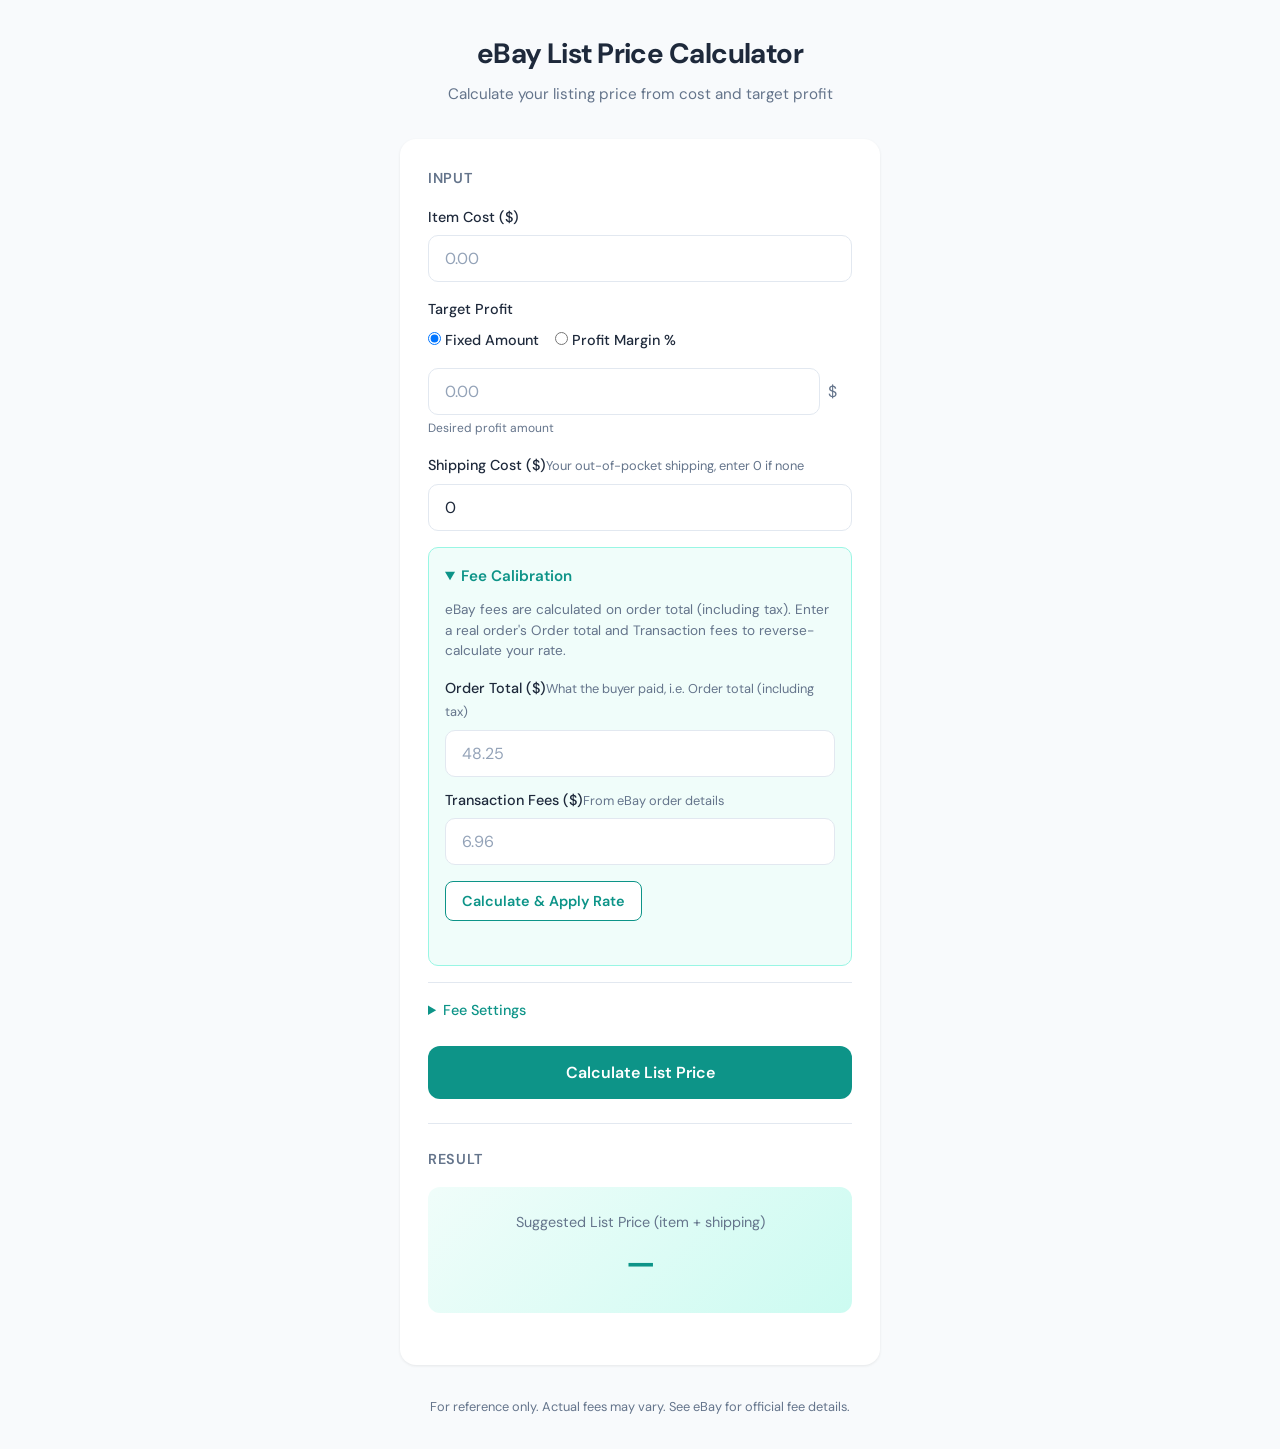
==== index.html @ 8462db5b "first commit" ====
<!DOCTYPE html>
<html lang="en">
<head>
  <meta charset="UTF-8">
  <meta name="viewport" content="width=device-width, initial-scale=1.0">
  <title>eBay List Price Calculator</title>
  <link rel="stylesheet" href="style.css">
</head>
<body>
  <div class="container">
    <header>
      <h1>eBay List Price Calculator</h1>
      <p class="subtitle">Calculate your listing price from cost and target profit</p>
    </header>

    <main>
      <section class="inputs">
        <h2>Input</h2>
        
        <div class="form-group">
          <label for="cost">Item Cost ($)</label>
          <input type="number" id="cost" placeholder="0.00" step="0.01" min="0" required>
        </div>

        <div class="form-group profit-mode-group">
          <label>Target Profit</label>
          <div class="profit-mode-toggle">
            <label class="radio-label">
              <input type="radio" name="profitMode" value="amount" checked>
              <span>Fixed Amount</span>
            </label>
            <label class="radio-label">
              <input type="radio" name="profitMode" value="percent">
              <span>Profit Margin %</span>
            </label>
          </div>
          <div class="profit-input-wrap">
            <input type="number" id="profit" placeholder="0.00" step="0.01" min="0">
            <span class="profit-unit" id="profitUnit">$</span>
          </div>
          <span class="input-hint" id="profitHint">Desired profit amount</span>
        </div>

        <div class="form-group">
          <label for="shipping">Shipping Cost ($)<span class="hint">Your out-of-pocket shipping, enter 0 if none</span></label>
          <input type="number" id="shipping" placeholder="0.00" step="0.01" min="0" value="0">
        </div>

        <details class="calibration-section" open>
          <summary>Fee Calibration</summary>
          <p class="calibration-desc">eBay fees are calculated on order total (including tax). Enter a real order's Order total and Transaction fees to reverse-calculate your rate.</p>
          <div class="calibration-fields">
            <div class="form-group">
              <label for="calSaleAmount">Order Total ($)<span class="hint">What the buyer paid, i.e. Order total (including tax)</span></label>
              <input type="number" id="calSaleAmount" placeholder="48.25" step="0.01" min="0">
            </div>
            <div class="form-group">
              <label for="calFees">Transaction Fees ($)<span class="hint">From eBay order details</span></label>
              <input type="number" id="calFees" placeholder="6.96" step="0.01" min="0">
            </div>
            <button type="button" id="applyCalibration" class="btn-calibrate">Calculate & Apply Rate</button>
            <p class="calibration-result" id="calibrationResult"></p>
          </div>
        </details>

        <details class="fee-advanced">
          <summary>Fee Settings</summary>
          <div class="fee-simple">
            <div class="form-group">
              <label for="taxRate">Estimated Tax Rate (%)<span class="hint">Optional; most US states ~7–8%. Use 0 for tax-free estimate</span></label>
              <input type="number" id="taxRate" placeholder="0" step="0.5" min="0" max="20" value="0">
            </div>
            <div class="form-group">
              <label for="transactionFee">Transaction Fee Rate (%)</label>
              <input type="number" id="transactionFee" placeholder="15.3" step="0.01" min="0" max="100" value="15.3">
              <span class="input-hint">Calculated on order total including tax; use calibration above</span>
            </div>
            <div class="form-group">
              <label for="adFee">Promoted Listings Fee (%)<span class="hint">Enter if using Promoted Listings</span></label>
              <input type="number" id="adFee" placeholder="0" step="0.01" min="0" max="100" value="0">
            </div>
          </div>
        </details>
      </section>

      <button type="button" id="calculate" class="btn-calculate">Calculate List Price</button>

      <section class="results" id="results">
        <h2>Result</h2>
        <div class="result-main" id="resultMain">
          <span class="result-label">Suggested List Price (item + shipping)</span>
          <span class="result-value" id="listPrice">—</span>
        </div>
        <div class="result-breakdown" id="resultBreakdown">
          <!-- Populated by JS -->
        </div>
      </section>
    </main>

    <footer>
      <p>For reference only. Actual fees may vary. See eBay for official fee details.</p>
    </footer>
  </div>

  <script src="script.js"></script>
</body>
</html>
---- style.css ----
@import url('https://fonts.googleapis.com/css2?family=DM+Sans:ital,opsz,wght@0,9..40,400;0,9..40,500;0,9..40,600;0,9..40,700;1,9..40,400&display=swap');

:root {
  --bg: #f8fafc;
  --surface: #ffffff;
  --text: #1e293b;
  --text-muted: #64748b;
  --accent: #0d9488;
  --accent-hover: #0f766e;
  --border: #e2e8f0;
  --shadow: 0 1px 3px rgba(0, 0, 0, 0.08);
  --shadow-lg: 0 10px 40px -10px rgba(13, 148, 136, 0.15);
}

* {
  box-sizing: border-box;
  margin: 0;
  padding: 0;
}

body {
  font-family: 'DM Sans', -apple-system, BlinkMacSystemFont, sans-serif;
  background: var(--bg);
  color: var(--text);
  line-height: 1.6;
  min-height: 100vh;
  padding: 2rem 1rem;
}

.container {
  max-width: 480px;
  margin: 0 auto;
}

header {
  text-align: center;
  margin-bottom: 2rem;
}

h1 {
  font-size: 1.75rem;
  font-weight: 700;
  color: var(--text);
  letter-spacing: -0.02em;
}

.subtitle {
  color: var(--text-muted);
  font-size: 0.95rem;
  margin-top: 0.35rem;
}

main {
  background: var(--surface);
  border-radius: 16px;
  padding: 1.75rem;
  box-shadow: var(--shadow);
}

section {
  margin-bottom: 1.5rem;
}

h2 {
  font-size: 0.9rem;
  font-weight: 600;
  color: var(--text-muted);
  text-transform: uppercase;
  letter-spacing: 0.05em;
  margin-bottom: 1rem;
}

.form-group {
  margin-bottom: 1rem;
}

.form-group label {
  display: block;
  font-size: 0.9rem;
  font-weight: 500;
  color: var(--text);
  margin-bottom: 0.4rem;
}

.form-group .hint {
  font-weight: 400;
  color: var(--text-muted);
  font-size: 0.8rem;
}

input[type="number"] {
  width: 100%;
  padding: 0.75rem 1rem;
  font-size: 1rem;
  font-family: inherit;
  border: 1px solid var(--border);
  border-radius: 10px;
  background: var(--surface);
  color: var(--text);
  transition: border-color 0.2s, box-shadow 0.2s;
}

input[type="number"]:focus {
  outline: none;
  border-color: var(--accent);
  box-shadow: 0 0 0 3px rgba(13, 148, 136, 0.15);
}

input[type="number"]::placeholder {
  color: #94a3b8;
}

.calibration-section {
  margin-top: 1rem;
  padding: 1rem;
  background: #f0fdfa;
  border-radius: 10px;
  border: 1px solid #99f6e4;
}

.calibration-section summary {
  cursor: pointer;
  font-size: 0.95rem;
  color: var(--accent);
  font-weight: 600;
  user-select: none;
}

.calibration-section summary:hover {
  color: var(--accent-hover);
}

.calibration-desc {
  font-size: 0.85rem;
  color: var(--text-muted);
  margin: 0.75rem 0 1rem;
  line-height: 1.5;
}

.calibration-fields .form-group {
  margin-bottom: 0.75rem;
}

.btn-calibrate {
  padding: 0.6rem 1rem;
  font-size: 0.9rem;
  font-weight: 600;
  font-family: inherit;
  color: var(--accent);
  background: white;
  border: 1px solid var(--accent);
  border-radius: 8px;
  cursor: pointer;
  transition: background 0.2s, color 0.2s;
  margin-top: 0.25rem;
}

.btn-calibrate:hover {
  background: var(--accent);
  color: white;
}

.calibration-result {
  font-size: 0.85rem;
  margin-top: 0.75rem;
  padding: 0.5rem 0;
}

.calibration-result.success {
  color: var(--accent);
  font-weight: 500;
}

.calibration-result.error {
  color: #dc2626;
}

.fee-advanced {
  margin-top: 1rem;
  padding-top: 1rem;
  border-top: 1px solid var(--border);
}

.fee-advanced summary {
  cursor: pointer;
  font-size: 0.9rem;
  color: var(--accent);
  font-weight: 500;
  user-select: none;
}

.fee-advanced summary:hover {
  color: var(--accent-hover);
}

.fee-simple {
  margin-top: 1rem;
}

.fee-simple .form-group {
  margin-bottom: 1rem;
}

.input-hint {
  display: block;
  font-size: 0.75rem;
  color: var(--text-muted);
  margin-top: 0.25rem;
}

.profit-mode-group label:first-child {
  margin-bottom: 0.5rem;
}

.profit-mode-toggle {
  display: flex;
  gap: 1rem;
  margin-bottom: 0.5rem;
}

.radio-label {
  display: flex;
  align-items: center;
  gap: 0.35rem;
  cursor: pointer;
  font-size: 0.9rem;
  font-weight: 500;
  color: var(--text);
}

.radio-label input {
  width: auto;
  margin: 0;
}

.profit-input-wrap {
  display: flex;
  align-items: center;
  gap: 0.5rem;
}

.profit-input-wrap input {
  flex: 1;
}

.profit-unit {
  font-size: 1rem;
  color: var(--text-muted);
  min-width: 1.5rem;
}

.btn-calculate {
  width: 100%;
  padding: 1rem 1.5rem;
  font-size: 1rem;
  font-weight: 600;
  font-family: inherit;
  color: white;
  background: var(--accent);
  border: none;
  border-radius: 12px;
  cursor: pointer;
  transition: background 0.2s, transform 0.1s;
  margin-bottom: 1.5rem;
}

.btn-calculate:hover {
  background: var(--accent-hover);
}

.btn-calculate:active {
  transform: scale(0.99);
}

.results {
  padding-top: 1.5rem;
  border-top: 1px solid var(--border);
}

.result-main {
  display: flex;
  flex-direction: column;
  align-items: center;
  padding: 1.5rem;
  background: linear-gradient(135deg, #f0fdfa 0%, #ccfbf1 100%);
  border-radius: 12px;
  margin-bottom: 1rem;
}

.result-label {
  font-size: 0.9rem;
  color: var(--text-muted);
  margin-bottom: 0.25rem;
}

.result-value {
  font-size: 2rem;
  font-weight: 700;
  color: var(--accent);
  letter-spacing: -0.02em;
}

.result-breakdown {
  font-size: 0.9rem;
  color: var(--text-muted);
}

.result-breakdown .row {
  display: flex;
  justify-content: space-between;
  padding: 0.4rem 0;
  border-bottom: 1px solid var(--border);
}

.result-breakdown .row:last-child {
  border-bottom: none;
}

.result-breakdown .row strong {
  color: var(--text);
}

footer {
  text-align: center;
  margin-top: 2rem;
  font-size: 0.8rem;
  color: var(--text-muted);
}
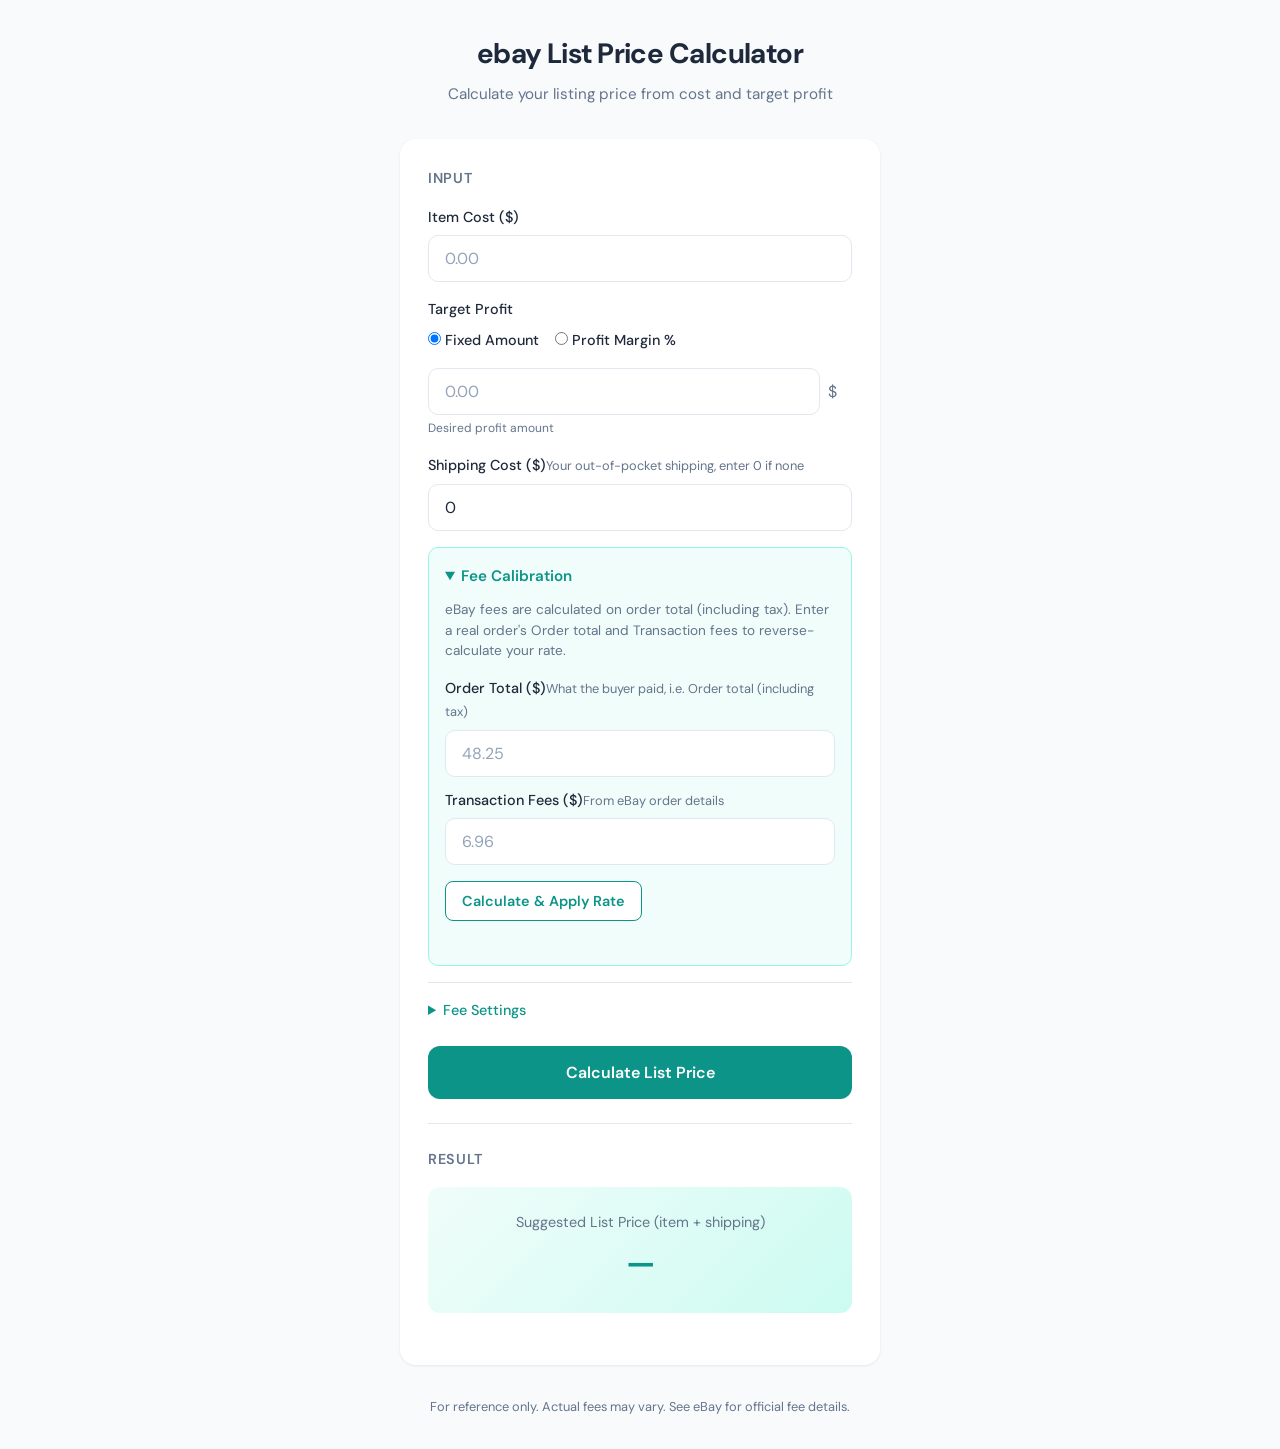
==== commit eb7bf04d: "change B to b" ====
--- a/index.html
+++ b/index.html
@@ -9,7 +9,7 @@
 <body>
   <div class="container">
     <header>
-      <h1>eBay List Price Calculator</h1>
+      <h1>ebay List Price Calculator</h1>
       <p class="subtitle">Calculate your listing price from cost and target profit</p>
     </header>
 
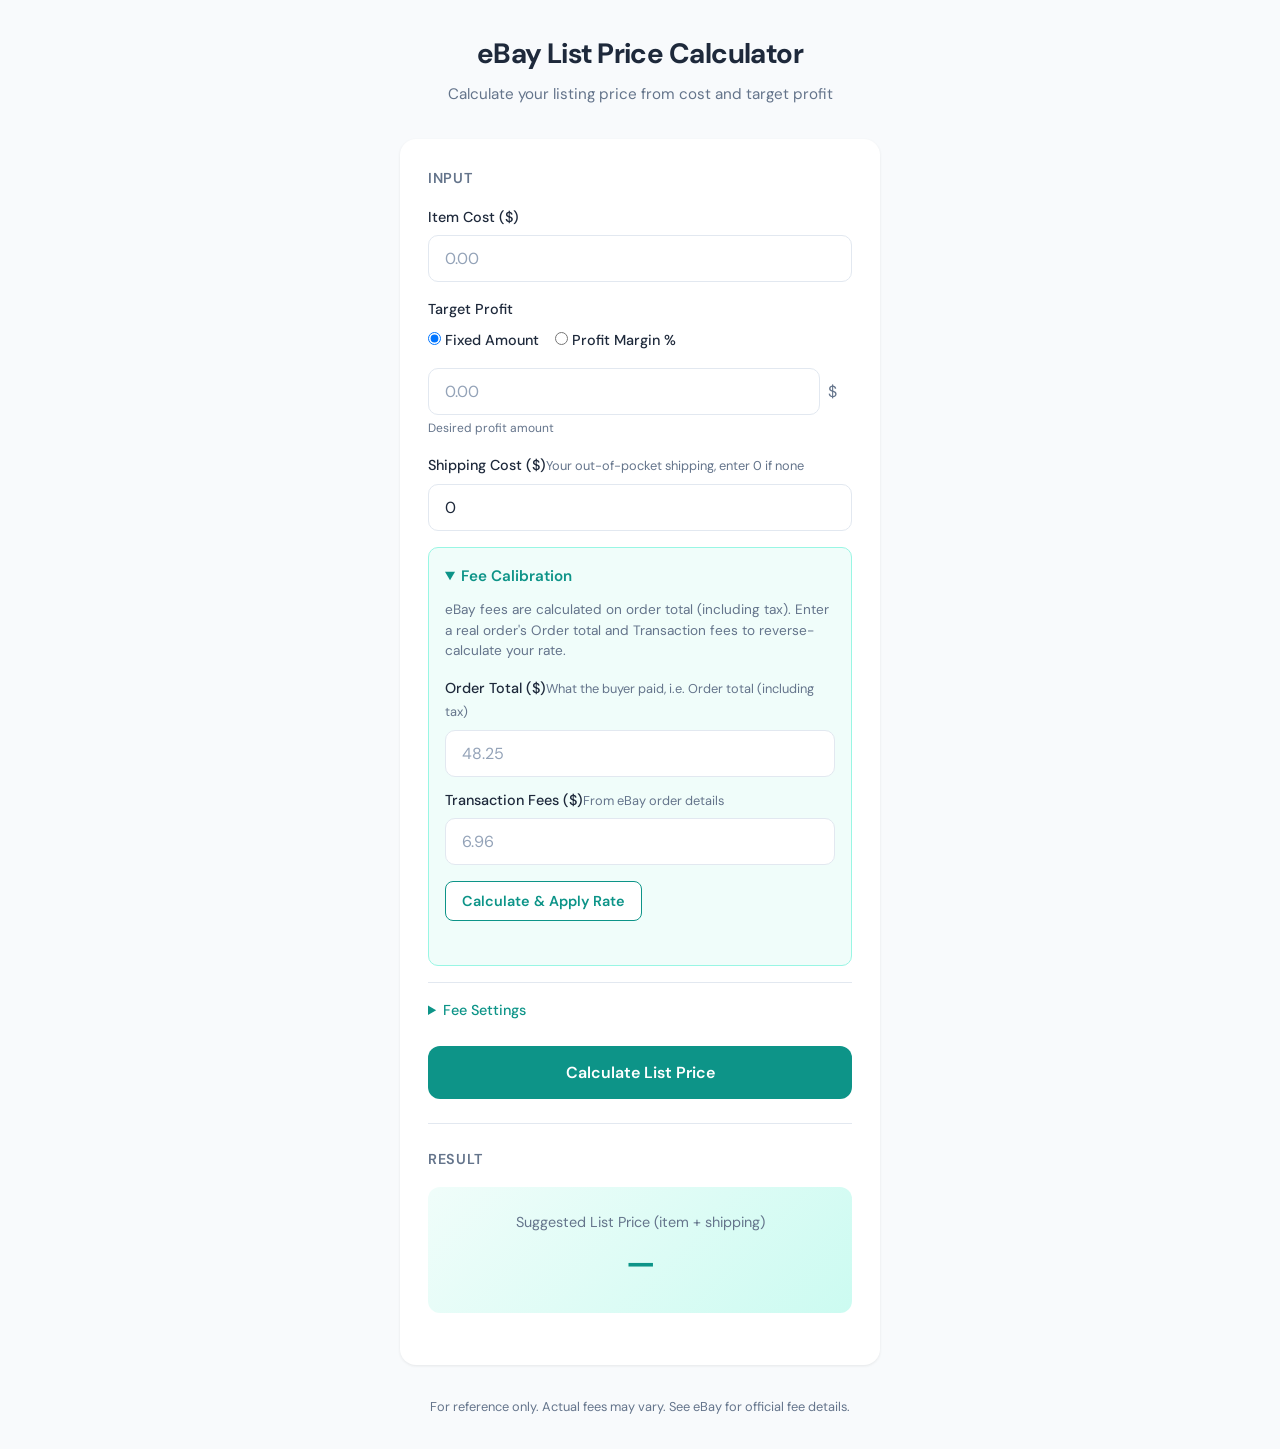
==== commit 0f21324c: "change b back to B" ====
--- a/index.html
+++ b/index.html
@@ -9,7 +9,7 @@
 <body>
   <div class="container">
     <header>
-      <h1>ebay List Price Calculator</h1>
+      <h1>eBay List Price Calculator</h1>
       <p class="subtitle">Calculate your listing price from cost and target profit</p>
     </header>
 
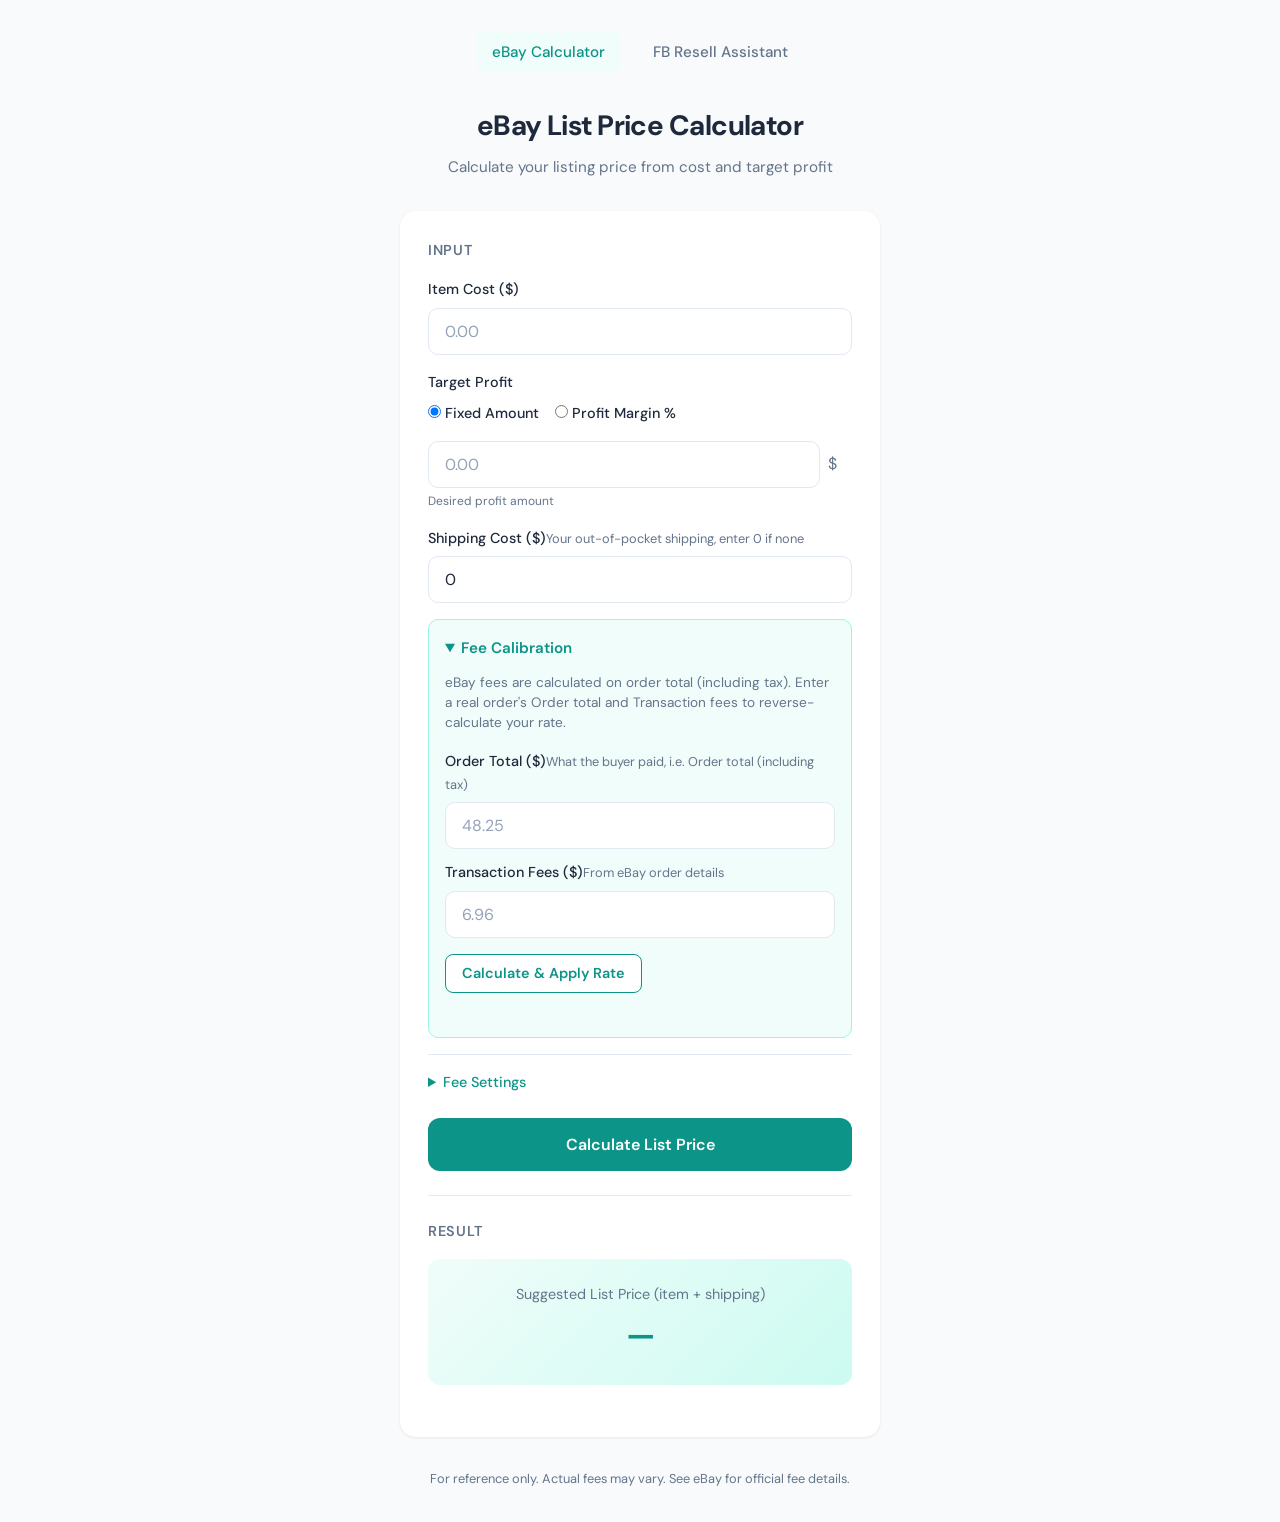
==== commit 66c43868: "add Facebook Marketplace Resell Assistant" ====
--- a/index.html
+++ b/index.html
@@ -7,6 +7,11 @@
   <link rel="stylesheet" href="style.css">
 </head>
 <body>
+  <nav class="app-nav">
+    <a href="index.html" class="nav-link active">eBay Calculator</a>
+    <a href="fb-assistant.html" class="nav-link">FB Resell Assistant</a>
+  </nav>
+
   <div class="container">
     <header>
       <h1>eBay List Price Calculator</h1>
--- a/style.css
+++ b/style.css
@@ -327,3 +327,295 @@
   color: var(--text-muted);
 }
 
+/* App nav */
+.app-nav {
+  display: flex;
+  justify-content: center;
+  gap: 1rem;
+  margin-bottom: 2rem;
+}
+
+.nav-link {
+  padding: 0.5rem 1rem;
+  font-size: 0.95rem;
+  font-weight: 500;
+  color: var(--text-muted);
+  text-decoration: none;
+  border-radius: 8px;
+  transition: color 0.2s, background 0.2s;
+}
+
+.nav-link:hover {
+  color: var(--accent);
+}
+
+.nav-link.active {
+  color: var(--accent);
+  background: #f0fdfa;
+}
+
+/* FB Assistant */
+.fb-assistant .container {
+  max-width: 520px;
+}
+
+.upload-section {
+  margin-bottom: 1.5rem;
+}
+
+.upload-zone {
+  border: 2px dashed var(--border);
+  border-radius: 16px;
+  padding: 2rem;
+  text-align: center;
+  cursor: pointer;
+  transition: border-color 0.2s, background 0.2s;
+  background: #fafafa;
+}
+
+.upload-zone:hover {
+  border-color: var(--accent);
+  background: #f0fdfa;
+}
+
+.upload-placeholder .upload-icon {
+  font-size: 2.5rem;
+  display: block;
+  margin-bottom: 0.5rem;
+}
+
+.upload-placeholder p {
+  font-size: 0.95rem;
+  color: var(--text-muted);
+}
+
+.upload-preview {
+  position: relative;
+}
+
+.upload-preview img {
+  max-width: 100%;
+  max-height: 280px;
+  border-radius: 12px;
+  display: block;
+  margin: 0 auto;
+}
+
+.btn-remove {
+  margin-top: 0.75rem;
+  padding: 0.4rem 0.8rem;
+  font-size: 0.85rem;
+  font-family: inherit;
+  color: #dc2626;
+  background: #fef2f2;
+  border: 1px solid #fecaca;
+  border-radius: 8px;
+  cursor: pointer;
+}
+
+.btn-remove:hover {
+  background: #fee2e2;
+}
+
+.loading {
+  text-align: center;
+  padding: 2rem;
+}
+
+.spinner {
+  width: 40px;
+  height: 40px;
+  margin: 0 auto 1rem;
+  border: 3px solid var(--border);
+  border-top-color: var(--accent);
+  border-radius: 50%;
+  animation: spin 0.8s linear infinite;
+}
+
+@keyframes spin {
+  to { transform: rotate(360deg); }
+}
+
+.loading p {
+  color: var(--text-muted);
+  font-size: 0.95rem;
+}
+
+.error {
+  padding: 1rem;
+  background: #fef2f2;
+  color: #dc2626;
+  border-radius: 10px;
+  margin-bottom: 1rem;
+  font-size: 0.9rem;
+}
+
+.fb-results {
+  margin-top: 1.5rem;
+}
+
+.fb-results h2 {
+  margin-top: 1.5rem;
+  margin-bottom: 0.75rem;
+}
+
+.fb-results h2:first-child {
+  margin-top: 0;
+}
+
+.result-card {
+  background: #f8fafc;
+  border-radius: 12px;
+  padding: 1.25rem;
+  margin-bottom: 1rem;
+  font-size: 0.95rem;
+}
+
+.result-card .muted {
+  color: var(--text-muted);
+  font-size: 0.9rem;
+  margin: 0.25rem 0;
+}
+
+.result-card p {
+  margin: 0.35rem 0;
+}
+
+.price-tiers {
+  display: flex;
+  flex-direction: column;
+  gap: 0.75rem;
+  margin-top: 1rem;
+}
+
+.price-tier {
+  padding: 0.75rem;
+  border-radius: 10px;
+  background: white;
+  border: 1px solid var(--border);
+}
+
+.price-tier.quick {
+  border-left: 4px solid #22c55e;
+}
+
+.price-tier.normal {
+  border-left: 4px solid var(--accent);
+}
+
+.price-tier.max {
+  border-left: 4px solid #f59e0b;
+}
+
+.tier-label {
+  font-size: 0.8rem;
+  color: var(--text-muted);
+  text-transform: uppercase;
+  letter-spacing: 0.05em;
+}
+
+.tier-value {
+  display: block;
+  font-size: 1.25rem;
+  font-weight: 700;
+  color: var(--text);
+}
+
+.tier-reason {
+  display: block;
+  font-size: 0.85rem;
+  color: var(--text-muted);
+  margin-top: 0.25rem;
+}
+
+.copy-card {
+  background: #f0fdfa;
+  border: 1px solid #99f6e4;
+  border-radius: 12px;
+  padding: 1.25rem;
+}
+
+.copy-block {
+  margin-bottom: 1rem;
+}
+
+.copy-block:last-of-type {
+  margin-bottom: 0;
+}
+
+.copy-block label {
+  display: block;
+  font-size: 0.8rem;
+  font-weight: 600;
+  color: var(--text-muted);
+  text-transform: uppercase;
+  letter-spacing: 0.05em;
+  margin-bottom: 0.35rem;
+}
+
+.copy-row {
+  display: flex;
+  gap: 0.5rem;
+  align-items: flex-start;
+}
+
+.copy-row code {
+  flex: 1;
+  padding: 0.6rem;
+  background: white;
+  border-radius: 8px;
+  font-size: 0.9rem;
+  border: 1px solid var(--border);
+  overflow-wrap: break-word;
+}
+
+.copy-row code.copy-desc {
+  white-space: pre-wrap;
+  min-height: 4em;
+}
+
+.btn-copy {
+  flex-shrink: 0;
+  padding: 0.5rem 0.9rem;
+  font-size: 0.85rem;
+  font-weight: 600;
+  font-family: inherit;
+  color: var(--accent);
+  background: white;
+  border: 1px solid var(--accent);
+  border-radius: 8px;
+  cursor: pointer;
+  transition: background 0.2s, color 0.2s;
+}
+
+.btn-copy:hover {
+  background: var(--accent);
+  color: white;
+}
+
+.btn-copy.copied {
+  background: #22c55e;
+  border-color: #22c55e;
+  color: white;
+}
+
+.btn-copy-all {
+  width: 100%;
+  margin-top: 1rem;
+  padding: 0.75rem;
+  font-size: 0.95rem;
+  font-weight: 600;
+  font-family: inherit;
+  color: var(--accent);
+  background: white;
+  border: 2px solid var(--accent);
+  border-radius: 10px;
+  cursor: pointer;
+  transition: background 0.2s, color 0.2s;
+}
+
+.btn-copy-all:hover {
+  background: var(--accent);
+  color: white;
+}
+
